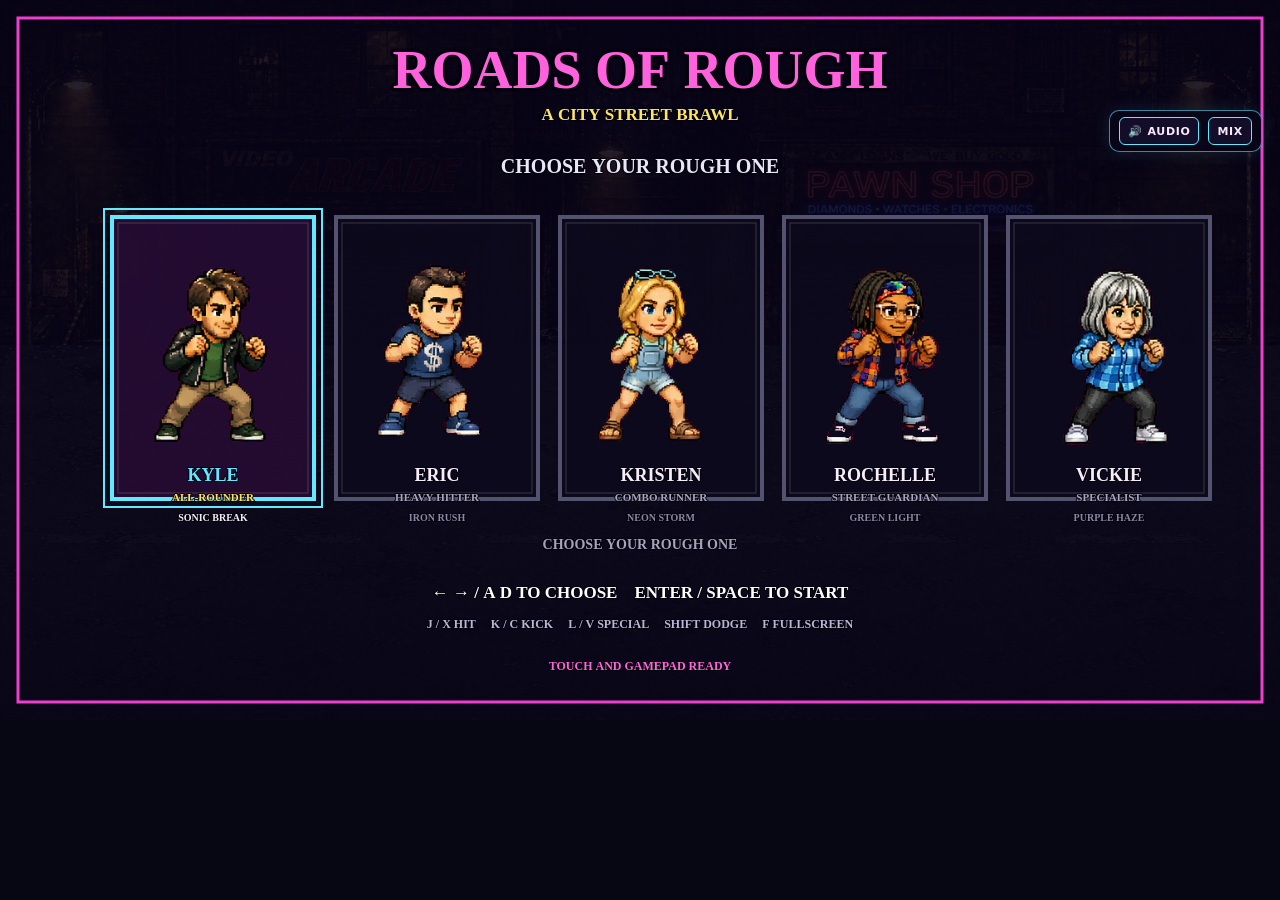
==== index.html @ 024a0104 "init" ====
<!doctype html>
<html lang="en">
  <head>
    <meta charset="UTF-8" />
    <meta name="viewport" content="width=device-width, initial-scale=1, maximum-scale=1, user-scalable=no" />
    <meta name="theme-color" content="#080813" />
    <title>Roads of Rough</title>
    <link rel="stylesheet" href="styles.css" />
  </head>
  <body>
    <main class="game-shell" aria-label="Roads of Rough beat-em-up">
      <canvas id="game" width="1280" height="720" aria-label="Roads of Rough game canvas"></canvas>
      <div id="touch-controls" aria-label="Touch controls" hidden>
        <div class="touch-dpad">
          <button data-action="up" aria-label="Move up">▲</button>
          <button data-action="left" aria-label="Move left">◀</button>
          <button data-action="down" aria-label="Move down">▼</button>
          <button data-action="right" aria-label="Move right">▶</button>
        </div>
        <div class="touch-actions">
          <button class="touch-heavy" data-action="heavy" aria-label="Heavy attack">KICK</button>
          <button class="touch-light" data-action="light" aria-label="Light attack">HIT</button>
          <button class="touch-special" data-action="special" aria-label="Special attack">SPEC</button>
          <button class="touch-dodge" data-action="dodge" aria-label="Dodge">DODGE</button>
        </div>
      </div>
      <div class="audio-controls" id="audio-controls" aria-label="Audio controls">
        <button id="audio-mute" type="button" aria-pressed="false">🔊 AUDIO</button>
        <button id="audio-toggle" type="button" aria-expanded="false" aria-controls="audio-panel">MIX</button>
        <div class="audio-panel" id="audio-panel" hidden>
          <label for="audio-volume">VOL <input id="audio-volume" type="range" min="0" max="1" step="0.01" value="0.32" /></label>
          <span id="audio-support" aria-live="polite">READY</span>
        </div>
      </div>
      <p class="screen-reader" id="game-status" aria-live="polite"></p>
    </main>
    <script src="game.js"></script>
  </body>
</html>
---- styles.css ----
:root {
  color-scheme: dark;
  --ink: #f8e9ff;
  --pink: #f13dd0;
  --yellow: #ffd447;
  --panel: rgba(10, 7, 24, 0.88);
}

* { box-sizing: border-box; }

html, body {
  margin: 0;
  min-height: 100%;
  overflow: hidden;
  background: #070713;
  font-family: "Trebuchet MS", system-ui, sans-serif;
  touch-action: none;
}

body { display: grid; place-items: center; }

.game-shell {
  position: relative;
  width: min(100vw, 1280px);
  height: min(100vh, 720px);
  aspect-ratio: 16 / 9;
  display: grid;
  place-items: center;
}

#game {
  display: block;
  width: 100%;
  height: 100%;
  image-rendering: pixelated;
  image-rendering: crisp-edges;
  background: #09091c;
  box-shadow: 0 0 42px rgba(241, 61, 208, 0.2);
}

#touch-controls {
  position: absolute;
  inset: auto 16px 14px;
  display: flex;
  justify-content: space-between;
  align-items: end;
  pointer-events: none;
}

#touch-controls[hidden] { display: none; }

.audio-controls {
  position: absolute;
  z-index: 4;
  right: 18px;
  top: 110px;
  display: flex;
  align-items: center;
  gap: 9px;
  min-height: 42px;
  padding: 6px 9px;
  border: 1px solid rgba(98, 232, 255, 0.58);
  border-radius: 10px;
  color: var(--ink);
  background: rgba(8, 6, 25, 0.88);
  box-shadow: 0 0 18px rgba(98, 232, 255, 0.12);
  font-size: 11px;
  font-weight: 900;
  letter-spacing: 0.06em;
}

.audio-controls.is-expanded { padding-right: 10px; }
.audio-controls [hidden] { display: none; }
.audio-panel { display: flex; align-items: center; gap: 9px; }

.audio-controls button {
  min-height: 28px;
  padding: 3px 8px;
  border: 1px solid #62e8ff;
  border-radius: 6px;
  color: var(--ink);
  background: rgba(20, 15, 45, 0.9);
  font: inherit;
  letter-spacing: inherit;
  cursor: pointer;
}

.audio-controls button[aria-pressed="true"] {
  border-color: #ff7ccf;
  color: #ffb7e7;
}

.audio-controls button[aria-expanded="true"] { border-color: #ffd447; color: #ffe58a; }
.audio-controls label { display: flex; align-items: center; gap: 5px; }
.audio-controls input[type="range"] { width: 76px; accent-color: #62e8ff; cursor: pointer; }
.audio-controls span { color: #9dff75; font-size: 10px; }
.audio-controls.is-unavailable { border-color: rgba(174, 168, 199, 0.62); }
.audio-controls.is-unavailable span { color: #aaa4c0; }

.touch-dpad, .touch-actions { display: grid; gap: 7px; pointer-events: auto; }
.touch-dpad { grid-template-columns: repeat(3, 48px); grid-template-rows: repeat(2, 44px); }
.touch-dpad button:nth-child(1) { grid-column: 2; }
.touch-dpad button:nth-child(2) { grid-column: 1; grid-row: 2; }
.touch-dpad button:nth-child(3) { grid-column: 2; grid-row: 2; }
.touch-dpad button:nth-child(4) { grid-column: 3; grid-row: 2; }
.touch-actions { grid-template-columns: repeat(4, 68px); }

.touch-controls button, #touch-controls button {
  min-height: 44px;
  border: 2px solid rgba(255, 212, 71, 0.7);
  border-radius: 10px;
  color: var(--ink);
  background: rgba(13, 10, 36, 0.78);
  font-weight: 900;
  letter-spacing: 0.06em;
  -webkit-user-select: none;
  user-select: none;
  touch-action: none;
}

#touch-controls button:active, #touch-controls button.is-held {
  color: #141024;
  background: var(--yellow);
  transform: translateY(1px);
}

.touch-light { border-color: #5de7ff !important; }
.touch-heavy { border-color: #ff77dc !important; }
.touch-special { border-color: #ffde61 !important; }
.touch-dodge { border-color: #9dff75 !important; }

.screen-reader {
  position: absolute;
  width: 1px;
  height: 1px;
  padding: 0;
  margin: -1px;
  overflow: hidden;
  clip: rect(0, 0, 0, 0);
  white-space: nowrap;
  border: 0;
}

@media (max-width: 720px) {
  .game-shell { width: 100vw; height: auto; }
  #game { width: 100vw; height: 56.25vw; }
  #touch-controls { transform: scale(0.82); transform-origin: bottom left; inset-inline: 2px; }
  .touch-actions { transform-origin: bottom right; }
  .audio-controls { top: 42px; right: 8px; transform: scale(0.82); transform-origin: top right; }
}
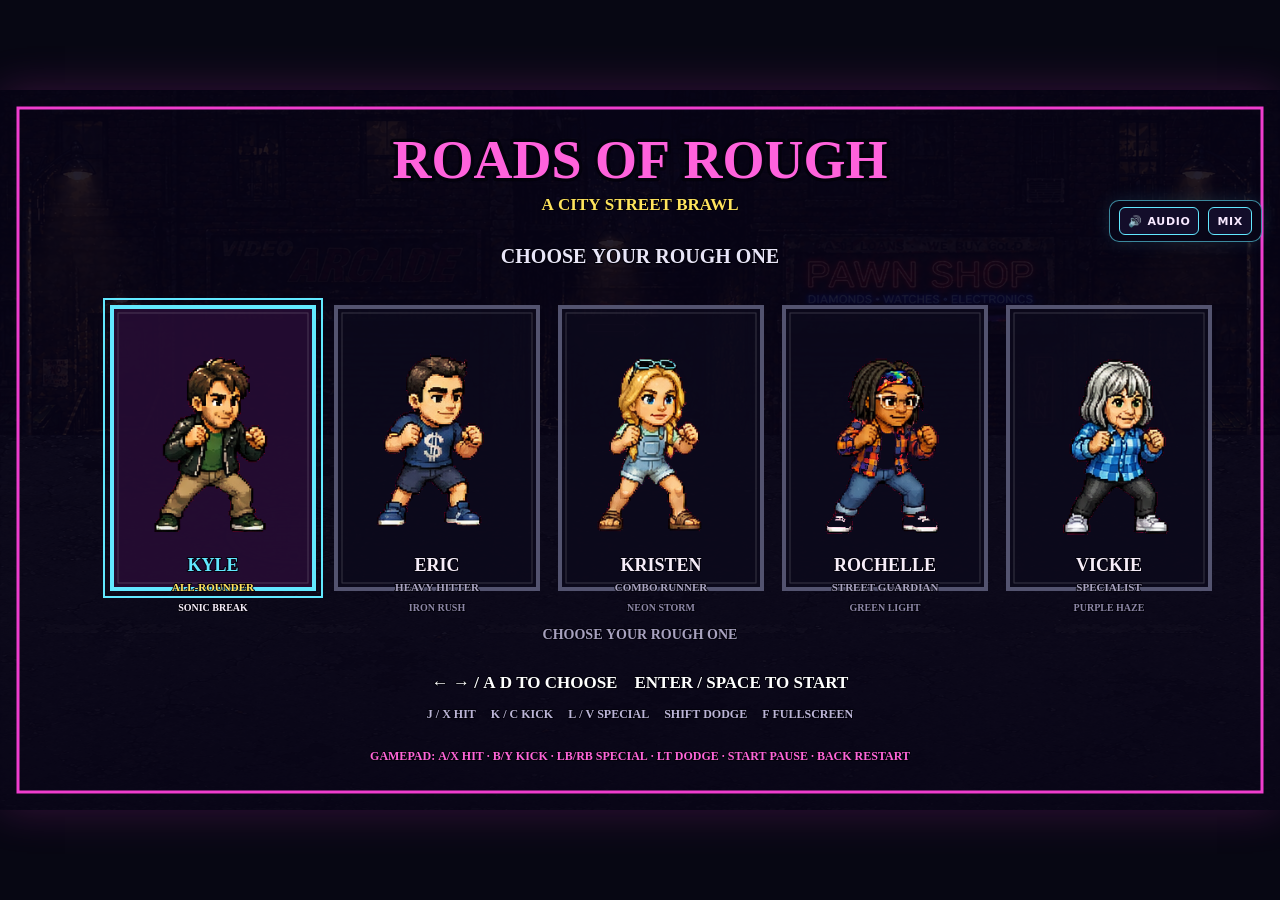
==== commit e6220f59: "Fix canvas gameplay audit findings and verify controls" ====
--- a/index.html
+++ b/index.html
@@ -9,7 +9,7 @@
   </head>
   <body>
     <main class="game-shell" aria-label="Roads of Rough beat-em-up">
-      <canvas id="game" width="1280" height="720" aria-label="Roads of Rough game canvas"></canvas>
+      <canvas id="game" width="1280" height="720" tabindex="0" aria-label="Roads of Rough game canvas"></canvas>
       <div id="touch-controls" aria-label="Touch controls" hidden>
         <div class="touch-dpad">
           <button data-action="up" aria-label="Move up">▲</button>
--- a/styles.css
+++ b/styles.css
@@ -17,13 +17,16 @@
   touch-action: none;
 }
 
-body { display: grid; place-items: center; }
+body { display: grid; place-items: center; min-height: 100vh; min-height: 100dvh; }
 
 .game-shell {
   position: relative;
-  width: min(100vw, 1280px);
-  height: min(100vh, 720px);
+  width: min(100vw, 177.777778vh, 1280px);
+  height: min(56.25vw, 100vh, 720px);
+  width: min(100vw, 177.777778dvh, 1280px);
+  height: min(56.25vw, 100dvh, 720px);
   aspect-ratio: 16 / 9;
+  container-type: inline-size;
   display: grid;
   place-items: center;
 }
@@ -141,10 +144,12 @@
   border: 0;
 }
 
-@media (max-width: 720px) {
-  .game-shell { width: 100vw; height: auto; }
-  #game { width: 100vw; height: 56.25vw; }
+@container (max-width: 720px) {
   #touch-controls { transform: scale(0.82); transform-origin: bottom left; inset-inline: 2px; }
   .touch-actions { transform-origin: bottom right; }
-  .audio-controls { top: 42px; right: 8px; transform: scale(0.82); transform-origin: top right; }
+  .audio-controls { top: max(42px, 8.6cqw); right: 8px; transform: scale(0.82); transform-origin: top right; }
 }
+
+@container (max-width: 380px) {
+  .touch-actions { grid-template-columns: repeat(2, 68px); }
+}
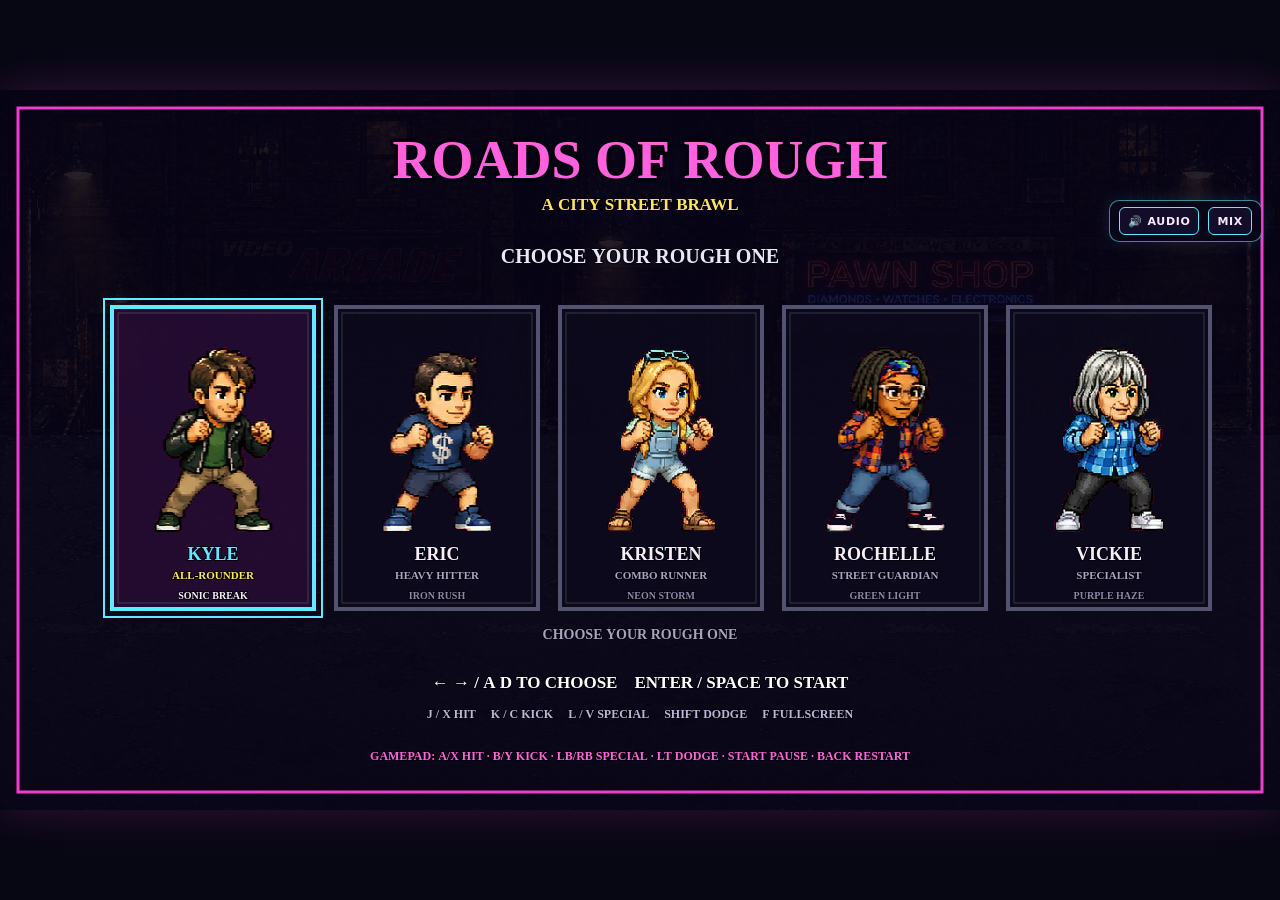
==== commit 5aafc039: "Improve portrait play, sprite fidelity, and animation inspection" ====
--- a/index.html
+++ b/index.html
@@ -2,14 +2,32 @@
 <html lang="en">
   <head>
     <meta charset="UTF-8" />
-    <meta name="viewport" content="width=device-width, initial-scale=1, maximum-scale=1, user-scalable=no" />
+    <meta name="viewport" content="width=device-width, initial-scale=1" />
     <meta name="theme-color" content="#080813" />
     <title>Roads of Rough</title>
     <link rel="stylesheet" href="styles.css" />
   </head>
   <body>
     <main class="game-shell" aria-label="Roads of Rough beat-em-up">
+      <header id="portrait-hud" class="portrait-ui portrait-hud" hidden>
+        <strong id="portrait-hero"></strong>
+        <span id="portrait-wave"></span>
+        <label><span id="portrait-health-text">HP</span><progress id="portrait-health" max="100" value="100" aria-label="Health"></progress></label>
+        <label><span id="portrait-meter-text">SP</span><progress id="portrait-meter" max="100" value="35" aria-label="Special meter"></progress></label>
+        <button id="portrait-pause" type="button">PAUSE</button>
+      </header>
+      <div id="game-stage" class="game-stage">
       <canvas id="game" width="1280" height="720" tabindex="0" aria-label="Roads of Rough game canvas"></canvas>
+        <section id="portrait-overlay" class="portrait-ui portrait-overlay" aria-live="polite" hidden>
+          <h2 id="portrait-overlay-title"></h2><p id="portrait-overlay-copy"></p><strong id="portrait-overlay-score"></strong>
+          <button id="portrait-resume" type="button">RESUME</button><button id="portrait-restart" type="button">RESTART</button>
+        </section>
+      </div>
+      <section id="portrait-select" class="portrait-ui portrait-select" hidden>
+        <h1>ROADS OF ROUGH</h1><p>Choose your fighter · tap to start</p>
+        <div id="portrait-roster"></div>
+        <p class="portrait-hint">Move between lanes to avoid bottles.<br>HIT and KICK build your special meter.</p>
+      </section>
       <div id="touch-controls" aria-label="Touch controls" hidden>
         <div class="touch-dpad">
           <button data-action="up" aria-label="Move up">▲</button>
@@ -34,6 +52,7 @@
       </div>
       <p class="screen-reader" id="game-status" aria-live="polite"></p>
     </main>
+    <script src="sprite-catalog.js"></script>
     <script src="game.js"></script>
   </body>
 </html>
--- a/styles.css
+++ b/styles.css
@@ -40,6 +40,10 @@
   background: #09091c;
   box-shadow: 0 0 42px rgba(241, 61, 208, 0.2);
 }
+
+.game-stage { width: 100%; height: 100%; position: relative; display: grid; place-items: center; min-height: 0; min-width: 0; }
+.portrait-ui { display: none; }
+.portrait-ui[hidden] { display: none !important; }
 
 #touch-controls {
   position: absolute;
@@ -73,6 +77,7 @@
 }
 
 .audio-controls.is-expanded { padding-right: 10px; }
+.audio-controls[hidden] { display: none; }
 .audio-controls [hidden] { display: none; }
 .audio-panel { display: flex; align-items: center; gap: 9px; }
 
@@ -153,3 +158,45 @@
 @container (max-width: 380px) {
   .touch-actions { grid-template-columns: repeat(2, 68px); }
 }
+
+body.portrait .game-shell {
+  width: 100vw; height: 100dvh; max-width: 720px; aspect-ratio: auto;
+  padding: 10px; gap: 8px; grid-template-rows: 92px minmax(0, 1fr) 112px;
+}
+body.portrait .game-stage { grid-row: 2; }
+body.portrait #game { height: auto; width: 100%; max-height: 100%; box-shadow: 0 0 24px rgba(241,61,208,.12); }
+body.portrait .portrait-hud { display: grid; grid-row: 1; width: 100%; align-content: start; gap: 4px; padding: 0 4px; }
+.portrait-hud strong { font-size: 17px; line-height: 22px; color: var(--ink); }
+#portrait-wave { font-size: 12px; line-height: 16px; color: #ff9ee7; }
+.portrait-hud label { display: grid; grid-template-columns: 86px 1fr; align-items: center; font-size: 12px; line-height: 17px; }
+.portrait-hud progress { width: 100%; height: 10px; accent-color: #42e56a; }
+#portrait-meter { accent-color: #ffc82f; }
+body.portrait .audio-controls { top: 8px; right: 10px; transform: none; min-height: 34px; padding: 2px 5px; gap: 5px; }
+body.portrait .audio-controls button { min-height: 44px; }
+body.portrait .audio-panel { position: absolute; top: 54px; right: 0; min-height: 40px; padding: 5px 8px; border: 1px solid #62e8ff; border-radius: 6px; background: #100c24; }
+#portrait-pause { position: absolute; right: 10px; top: 62px; height: 44px; font-size: 11px; padding: 0 10px; }
+body.portrait .portrait-hud label { padding-right: 80px; }
+body.portrait #touch-controls { position: static; grid-row: 3; width: 100%; transform: none; align-self: end; align-items: end; gap: 8px; }
+body.portrait .touch-dpad { gap: 4px; grid-template-columns: repeat(3, 44px); grid-template-rows: repeat(2, 44px); }
+body.portrait .touch-actions { gap: 6px; grid-template-columns: repeat(2, minmax(0, 1fr)); flex: 1; }
+body.portrait #touch-controls button { min-height: 44px; border-radius: 8px; font-size: 12px; padding-inline: 2px; }
+.portrait-ui button, #portrait-pause { border: 1px solid #62e8ff; color: var(--ink); background: #151027; border-radius: 7px; font-family: inherit; font-weight: 900; cursor: pointer; touch-action: manipulation; }
+.portrait-ui button:focus-visible, #portrait-pause:focus-visible { outline: 3px solid #ffd447; outline-offset: 2px; }
+body.portrait .portrait-select { display: flex; position: absolute; inset: 0; z-index: 5; flex-direction: column; justify-content: center; gap: 12px; padding: 16px; background: #090718; }
+.portrait-select h1 { margin: 0; color: #ff62dc; font-family: Impact, sans-serif; font-size: clamp(28px, 7vw, 42px); }
+.portrait-select p { margin: 0; font-size: 14px; line-height: 1.45; }
+#portrait-roster { display: grid; gap: 7px; }
+#portrait-roster button { display: flex; align-items: center; gap: 12px; text-align: left; min-height: 64px; padding: 3px 8px; border-color: #55516b; }
+#portrait-roster button[aria-pressed="true"] { border: 2px solid #62e8ff; background: #221032; }
+#portrait-roster img { width: 56px; height: 56px; image-rendering: pixelated; object-fit: contain; }
+#portrait-roster button > span { display: grid; gap: 2px; }
+#portrait-roster strong { font-size: 16px; color: #fff; }
+#portrait-roster span span { font-size: 12px; color: #ffe45d; }
+#portrait-roster small { font-size: 11px; color: #cbc5dd; }
+.portrait-select .portrait-hint { color: #bdb6d1; font-size: 12px; }
+body.portrait .portrait-overlay { display: flex; position: absolute; inset: 0; z-index: 3; align-items: center; justify-content: center; flex-direction: column; gap: 14px; padding: 24px; background: rgba(8,5,24,.94); border: 2px solid var(--overlay-accent); text-align: center; }
+.portrait-overlay h2 { margin: 0; font: 32px Impact, sans-serif; color: var(--overlay-accent); }
+.portrait-overlay p { margin: 0; font-size: 15px; line-height: 1.4; }
+.portrait-overlay strong { font-size: 16px; color: #ffd447; }
+.portrait-overlay button { min-height: 44px; width: min(100%, 220px); font-size: 15px; }
+.portrait-overlay button[hidden] { display: none; }
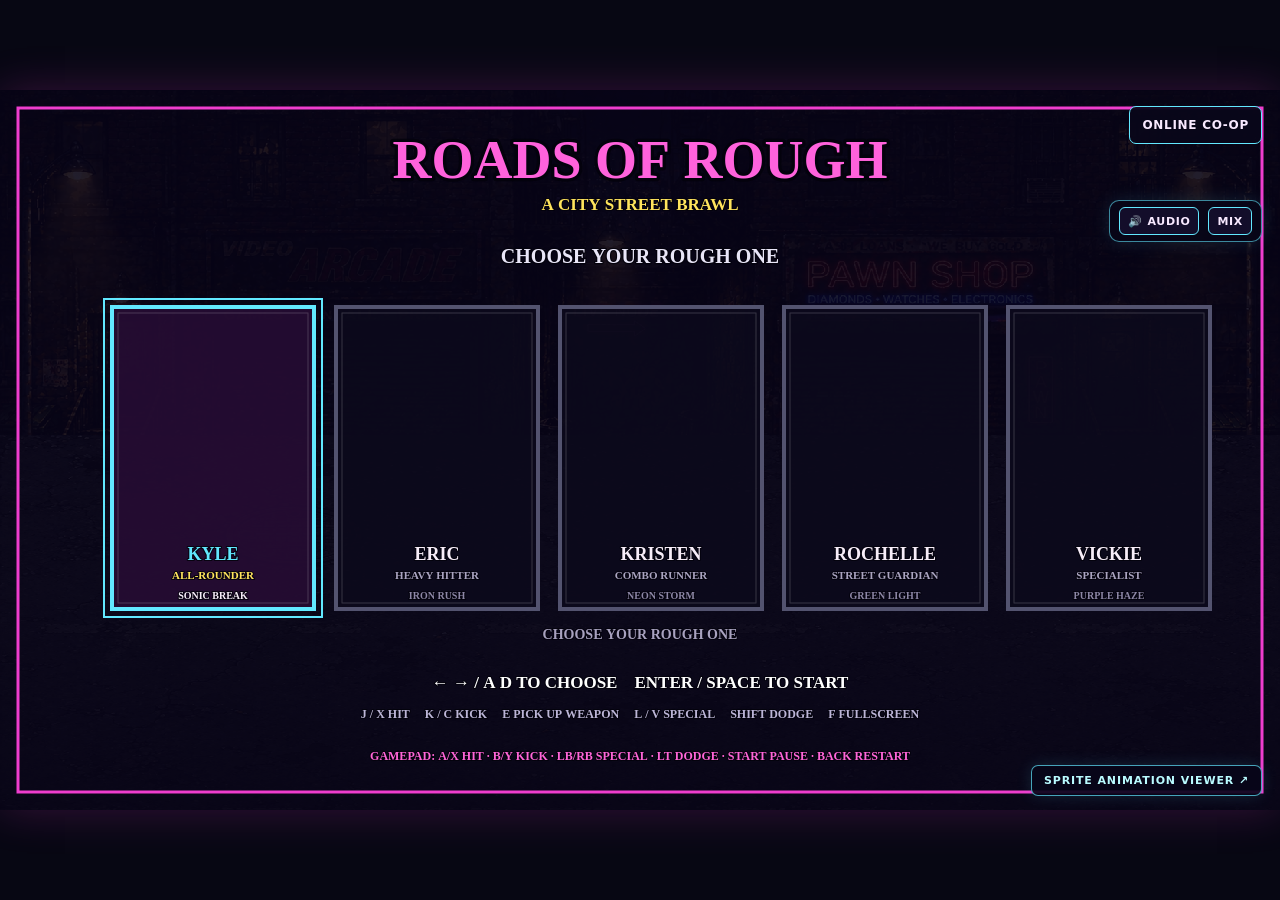
==== commit af16c285: "Expand campaign and upgrade fighter assets" ====
--- a/index.html
+++ b/index.html
@@ -23,10 +23,25 @@
           <button id="portrait-resume" type="button">RESUME</button><button id="portrait-restart" type="button">RESTART</button>
         </section>
       </div>
+      <a id="animation-viewer-link" href="animation-viewer.html" hidden>SPRITE ANIMATION VIEWER ↗</a>
+      <section id="online-lobby" aria-label="Online co-op">
+        <button id="online-toggle" type="button" aria-expanded="false">ONLINE CO-OP</button>
+        <div id="online-panel" hidden>
+          <label>YOUR FIGHTER <select id="online-hero"></select></label>
+          <button id="online-host" type="button">HOST A ROOM</button>
+          <label>ROOM CODE <input id="online-room" autocomplete="off" spellcheck="false" placeholder="Paste your friend's code" /></label>
+          <button id="online-join" type="button">JOIN ROOM</button>
+          <button id="online-copy" type="button" hidden>COPY ROOM CODE</button>
+          <button id="online-leave" type="button" hidden>LEAVE ROOM</button>
+          <p id="online-status" role="status" aria-live="polite">Play together from two devices. Use keyboard or a PS4 controller.</p>
+          <small id="gamepad-status">Controller not detected</small>
+          <small class="gamepad-map">PS4: Cross / Square hit · Circle / Triangle kick · L1 / R1 special · L2 / R2 dodge · Options pause</small>
+        </div>
+      </section>
       <section id="portrait-select" class="portrait-ui portrait-select" hidden>
         <h1>ROADS OF ROUGH</h1><p>Choose your fighter · tap to start</p>
         <div id="portrait-roster"></div>
-        <p class="portrait-hint">Move between lanes to avoid bottles.<br>HIT and KICK build your special meter.</p>
+        <p class="portrait-hint">Move between lanes to avoid bottles.<br>HIT and KICK build your special meter. Tap glowing weapons to equip them.</p>
       </section>
       <div id="touch-controls" aria-label="Touch controls" hidden>
         <div class="touch-dpad">
@@ -52,7 +67,8 @@
       </div>
       <p class="screen-reader" id="game-status" aria-live="polite"></p>
     </main>
-    <script src="sprite-catalog.js"></script>
-    <script src="game.js"></script>
+    <script src="sprite-catalog.js?v=20261125-walk-cycle-final2"></script>
+    <script src="vendor/peerjs-1.5.5.min.js"></script>
+    <script src="game.js?v=20261126-detailed-portraits"></script>
   </body>
 </html>
--- a/styles.css
+++ b/styles.css
@@ -42,6 +42,38 @@
 }
 
 .game-stage { width: 100%; height: 100%; position: relative; display: grid; place-items: center; min-height: 0; min-width: 0; }
+#animation-viewer-link {
+  position: absolute;
+  z-index: 7;
+  right: 18px;
+  bottom: 14px;
+  padding: 8px 12px;
+  border: 1px solid rgba(98, 232, 255, 0.7);
+  border-radius: 7px;
+  color: #b9fbff;
+  background: rgba(8, 6, 25, 0.92);
+  box-shadow: 0 0 16px rgba(98, 232, 255, 0.14);
+  font: inherit;
+  font-size: 11px;
+  font-weight: 900;
+  letter-spacing: .08em;
+  text-decoration: none;
+}
+#animation-viewer-link:hover { border-color: #ffd447; color: #ffe58a; }
+#animation-viewer-link[hidden] { display: none; }
+#online-lobby { position: absolute; z-index: 9; top: 16px; right: 18px; width: min(290px, 44vw); font-size: 12px; }
+#online-toggle, #online-panel button { min-height: 38px; border: 1px solid #62e8ff; border-radius: 7px; color: var(--ink); background: rgba(9,7,26,.94); font: inherit; font-weight: 900; cursor: pointer; }
+#online-toggle { float: right; padding: 0 12px; letter-spacing: .06em; }
+#online-panel { clear: both; display: grid; grid-template-columns: 1fr 1fr; gap: 7px; padding: 10px; border: 1px solid rgba(98,232,255,.75); border-radius: 9px; background: rgba(8,6,25,.97); box-shadow: 0 6px 22px rgba(0,0,0,.5); }
+#online-panel[hidden] { display: none; }
+#online-panel label { display: grid; gap: 4px; color: #bdf8ff; font-size: 10px; font-weight: 900; letter-spacing: .06em; }
+#online-panel label:first-child, #online-panel label:nth-of-type(2), #online-status, #gamepad-status, .gamepad-map { grid-column: 1 / -1; }
+#online-panel select, #online-panel input { width: 100%; min-height: 36px; padding: 5px 8px; border: 1px solid #645c7e; border-radius: 5px; color: var(--ink); background: #151027; font: inherit; }
+#online-panel button { padding: 0 8px; font-size: 10px; }
+#online-panel p { margin: 2px 0 0; color: #ffe58a; line-height: 1.35; }
+#gamepad-status { color: #a5a0b5; }
+.gamepad-map { color: #b9b1d0; font-size: 10px; line-height: 1.35; }
+#online-panel button:focus-visible, #online-toggle:focus-visible { outline: 3px solid #ffd447; outline-offset: 2px; }
 .portrait-ui { display: none; }
 .portrait-ui[hidden] { display: none !important; }
 
@@ -163,6 +195,7 @@
   width: 100vw; height: 100dvh; max-width: 720px; aspect-ratio: auto;
   padding: 10px; gap: 8px; grid-template-rows: 92px minmax(0, 1fr) 112px;
 }
+body.portrait #animation-viewer-link { right: 12px; bottom: 8px; padding: 7px 9px; font-size: 10px; }
 body.portrait .game-stage { grid-row: 2; }
 body.portrait #game { height: auto; width: 100%; max-height: 100%; box-shadow: 0 0 24px rgba(241,61,208,.12); }
 body.portrait .portrait-hud { display: grid; grid-row: 1; width: 100%; align-content: start; gap: 4px; padding: 0 4px; }
@@ -188,7 +221,7 @@
 #portrait-roster { display: grid; gap: 7px; }
 #portrait-roster button { display: flex; align-items: center; gap: 12px; text-align: left; min-height: 64px; padding: 3px 8px; border-color: #55516b; }
 #portrait-roster button[aria-pressed="true"] { border: 2px solid #62e8ff; background: #221032; }
-#portrait-roster img { width: 56px; height: 56px; image-rendering: pixelated; object-fit: contain; }
+#portrait-roster img { width: 56px; height: 56px; image-rendering: auto; object-fit: contain; }
 #portrait-roster button > span { display: grid; gap: 2px; }
 #portrait-roster strong { font-size: 16px; color: #fff; }
 #portrait-roster span span { font-size: 12px; color: #ffe45d; }
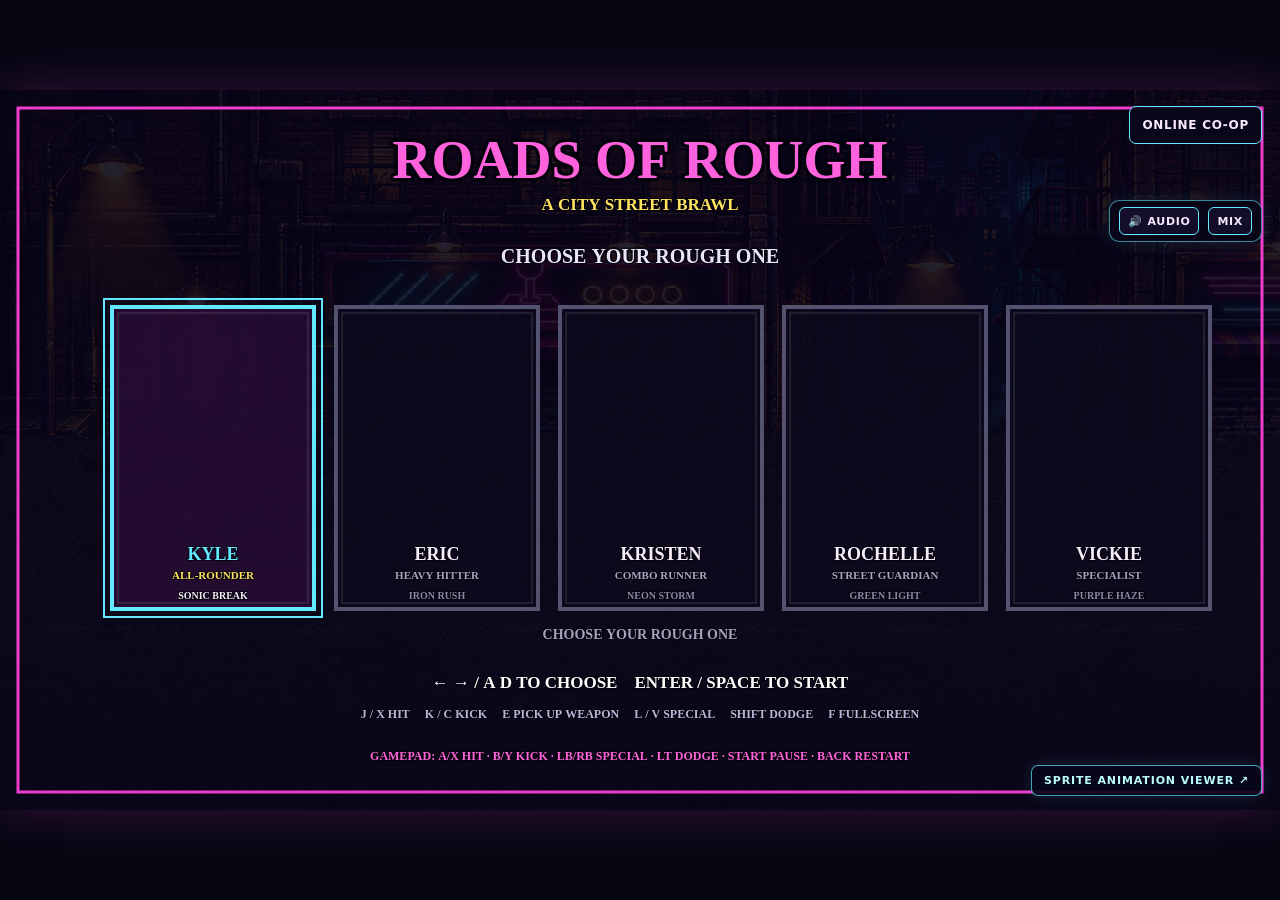
==== commit aa3e1bf3: "Add dedicated backgrounds for every district" ====
--- a/index.html
+++ b/index.html
@@ -69,6 +69,6 @@
     </main>
     <script src="sprite-catalog.js?v=20261125-walk-cycle-final2"></script>
     <script src="vendor/peerjs-1.5.5.min.js"></script>
-    <script src="game.js?v=20261126-detailed-portraits"></script>
+    <script src="game.js?v=20261126-downtown-polish"></script>
   </body>
 </html>
